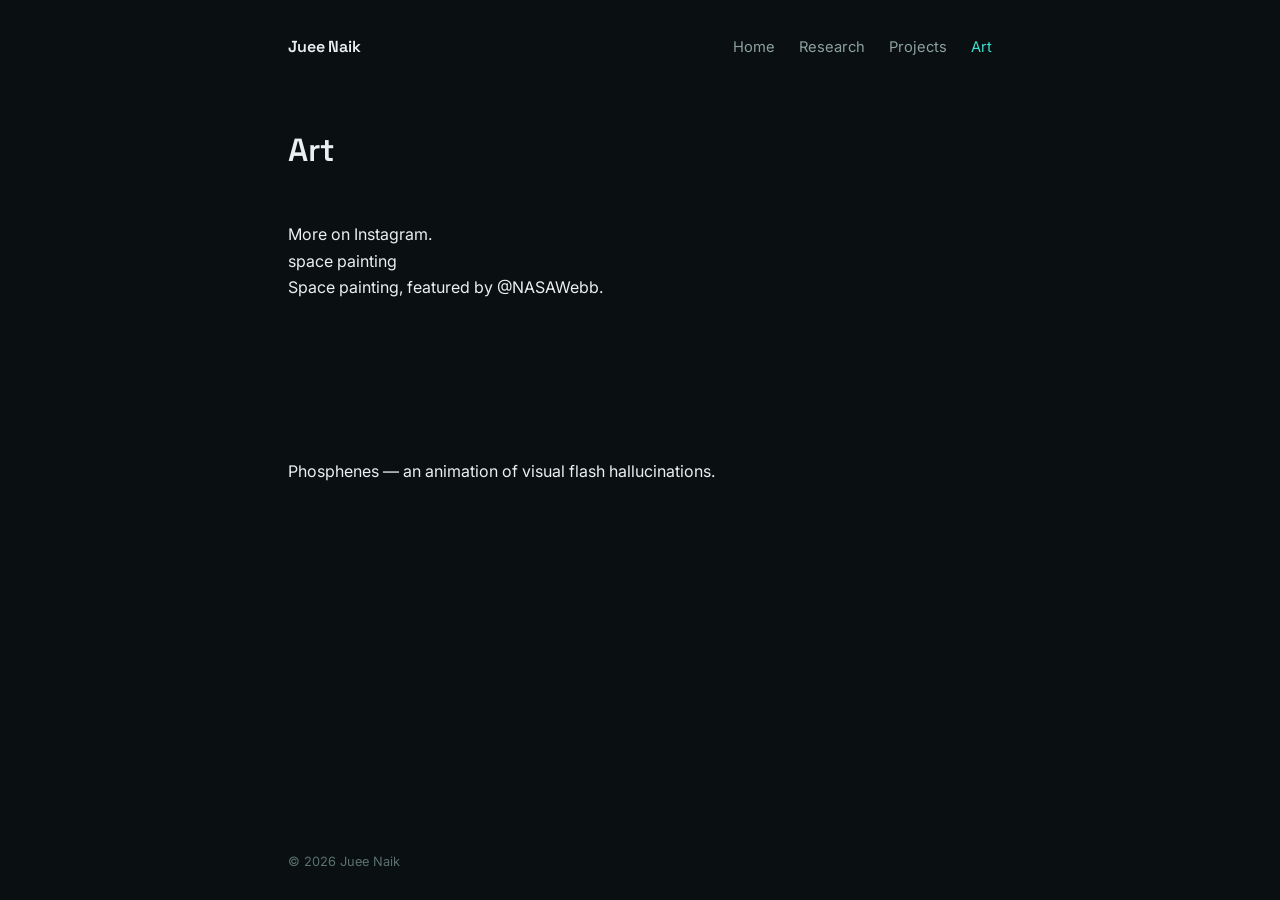
==== art.html @ 992fe8f5 "Add files via upload" ====
<!DOCTYPE html>
<html lang="en">
<head>
<meta charset="UTF-8" />
<meta name="viewport" content="width=device-width, initial-scale=1.0" />
<title>Juee Naik — Art</title>
<link rel="preconnect" href="https://fonts.googleapis.com" />
<link rel="preconnect" href="https://fonts.gstatic.com" crossorigin />
<link href="https://fonts.googleapis.com/css2?family=Space+Grotesk:wght@400;500;600&family=Inter:wght@400;450;500&family=JetBrains+Mono:wght@400;500&display=swap" rel="stylesheet" />
<link rel="stylesheet" href="style.css" />
</head>
<body>

<nav>
  <div class="nav-inner">
    <a class="brand" href="index.html">Juee Naik</a>
    <div class="nav-links">
      <a href="index.html">Home</a>
      <a href="research.html">Research</a>
      <a href="projects.html">Projects</a>
      <a href="art.html" class="active">Art</a>
    </div>
  </div>
</nav>

<main>
  <div class="wrap">
    <h1 class="page-title">Art</h1>
    <p class="art-lead">
      <!-- Set the href below to your Instagram art account -->
      More on <a href="https://instagram.com/YOUR_HANDLE" target="_blank" rel="noopener">Instagram</a>.
    </p>

    <div class="art-grid">

      <figure class="art-item">
        <!--
          SPACE PAINTING: drop your image file in this folder and set src.
          Then delete the .frame-ph div below.
        -->
        <!-- <img src="space-painting.jpg" alt="Space painting featured by NASA Webb" /> -->
        <div class="frame-ph">space painting</div>
        <figcaption>Space painting, featured by @NASAWebb.</figcaption>
      </figure>

      <figure class="art-item">
        <video src="phosphene.mp4" autoplay loop muted playsinline
               poster="" aria-label="Animation of phosphenes"></video>
        <figcaption>Phosphenes — an animation of visual flash hallucinations.</figcaption>
      </figure>

    </div>
  </div>
</main>

<footer><div class="wrap">© 2026 Juee Naik</div></footer>

</body>
</html>
---- style.css ----
/* ============================================================
   Juee Naik — shared styles
============================================================ */
:root{
  --bg:      #0a0f11;
  --text:    #e9f1f0;
  --muted:   #8ba09f;
  --faint:   #5b716f;
  --line:    #1a2528;
  --turq:    #40e0d0;

  --display: "Space Grotesk", system-ui, sans-serif;
  --body:    "Inter", system-ui, sans-serif;
  --mono:    "JetBrains Mono", ui-monospace, monospace;

  --maxw: 760px;
}

*{ box-sizing:border-box; margin:0; padding:0; }
html{ scroll-behavior:smooth; }
body{
  background:var(--bg);
  color:var(--text);
  font-family:var(--body);
  font-size:16px;
  line-height:1.65;
  -webkit-font-smoothing:antialiased;
  min-height:100vh;
  display:flex;
  flex-direction:column;
}
a{ color:inherit; text-decoration:none; }
img{ max-width:100%; display:block; }

.wrap{ width:100%; max-width:var(--maxw); margin:0 auto; padding:0 28px; }

/* ---------- nav ---------- */
nav{ padding:34px 0 0; }
.nav-inner{
  max-width:var(--maxw); margin:0 auto; padding:0 28px;
  display:flex; align-items:baseline; justify-content:space-between;
}
.brand{ font-family:var(--display); font-weight:600; font-size:1rem; letter-spacing:-.01em; }
.nav-links{ display:flex; gap:24px; }
.nav-links a{ font-size:.92rem; color:var(--muted); transition:color .2s; }
.nav-links a:hover{ color:var(--text); }
.nav-links a.active{ color:var(--turq); }

/* ---------- page shell ---------- */
main{ flex:1; padding:64px 0 80px; }
.page-title{
  font-family:var(--display); font-weight:600;
  font-size:clamp(1.5rem,4vw,2rem); letter-spacing:-.01em;
  margin-bottom:44px;
}

/* ---------- home ---------- */
.intro{
  display:grid; grid-template-columns:1fr 220px; gap:48px;
  align-items:start; padding-top:40px;
}
.intro h1{
  font-family:var(--display); font-weight:600;
  font-size:clamp(2.2rem,6vw,3.2rem); line-height:1.02;
  letter-spacing:-.02em; margin-bottom:22px;
}
.intro h1 span{ color:var(--turq); }
.intro p{ color:var(--muted); font-size:1.05rem; max-width:44ch; }
.intro p + p{ margin-top:16px; }

.portrait{
  border:1px solid var(--line); border-radius:3px;
  aspect-ratio:4/5; overflow:hidden;
  display:flex; align-items:center; justify-content:center;
  background:#0e1518;
}
.portrait img{ width:100%; height:100%; object-fit:cover; }
.portrait .ph{ color:var(--faint); font-size:.82rem; text-align:center; padding:16px; }
.portrait .ph svg{ margin:0 auto 10px; opacity:.5; }

.contact{ margin-top:56px; display:flex; flex-wrap:wrap; gap:22px; }
.contact a{
  color:var(--muted); font-size:.95rem;
  border-bottom:1px solid transparent; transition:all .2s;
}
.contact a:hover{ color:var(--turq); border-color:var(--turq); }

/* ---------- signal trace (the one signature) ---------- */
.signal{ height:64px; overflow:hidden; margin-top:70px; }
.signal svg{ width:200%; height:100%; }
.signal path{ fill:none; stroke:var(--turq); stroke-width:1.2; opacity:.85; }
.scroll-trace{ animation:trace 16s linear infinite; }
@keyframes trace{ from{ transform:translateX(0);} to{ transform:translateX(-50%);} }

/* ---------- research entries ---------- */
.entry{
  display:grid; grid-template-columns:1fr 168px; gap:40px;
  padding:34px 0; border-top:1px solid var(--line);
}
.entry:last-child{ border-bottom:1px solid var(--line); }
.entry .role{ font-family:var(--display); font-weight:600; font-size:1.15rem; }
.entry .org{ color:var(--muted); font-size:.92rem; margin:3px 0 2px; }
.entry .org b{ color:var(--text); font-weight:500; }
.entry .date{ color:var(--faint); font-size:.82rem; margin-bottom:14px; }
.entry .desc{ color:var(--muted); font-size:.98rem; }
.entry .note{ color:var(--faint); font-size:.82rem; margin-top:12px; }

.tools{ display:flex; flex-direction:column; gap:7px; padding-top:4px; }
.tools .lbl{ font-family:var(--mono); font-size:.66rem; letter-spacing:.14em; color:var(--faint); text-transform:uppercase; margin-bottom:2px; }
.tools span{ font-family:var(--mono); font-size:.78rem; color:var(--turq); }

/* ---------- projects ---------- */
.proj{ padding:34px 0; border-top:1px solid var(--line); }
.proj:last-child{ border-bottom:1px solid var(--line); }
.proj h2{ font-family:var(--display); font-weight:600; font-size:1.2rem; }
.proj .date{ color:var(--faint); font-size:.82rem; margin:4px 0 14px; }
.proj p{ color:var(--muted); font-size:.98rem; max-width:60ch; }
.proj .tools{ flex-direction:row; flex-wrap:wrap; gap:14px; margin-top:16px; }

/* ---------- footer ---------- */
footer{ padding:28px 0; }
footer .wrap{ color:var(--faint); font-size:.8rem; }

/* ---------- responsive ---------- */
@media (max-width:620px){
  .intro{ grid-template-columns:1fr; gap:32px; }
  .portrait{ max-width:220px; }
  .entry{ grid-template-columns:1fr; gap:16px; }
  .tools{ flex-direction:row; flex-wrap:wrap; gap:14px; }
  .nav-links{ gap:18px; }
}
@media (prefers-reduced-motion:reduce){
  .scroll-trace{ animation:none; }
  html{ scroll-behavior:auto; }
}
:focus-visible{ outline:2px solid var(--turq); outline-offset:3px; }
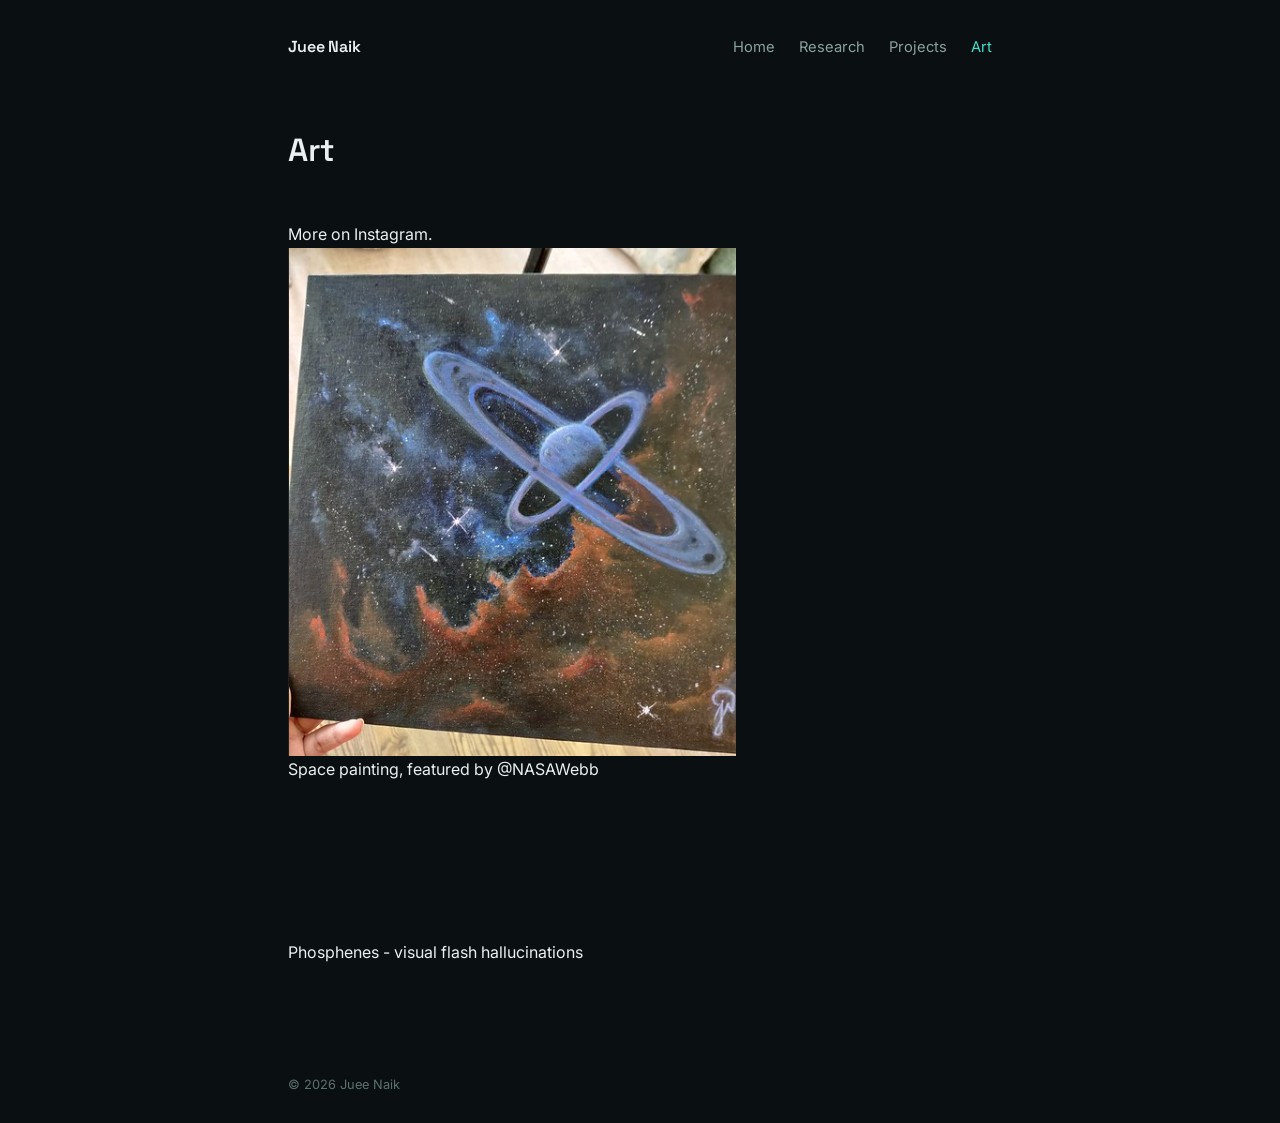
==== commit 61ab607e: "Update Instagram link and art descriptions in art.html" ====
--- a/art.html
+++ b/art.html
@@ -28,7 +28,7 @@
     <h1 class="page-title">Art</h1>
     <p class="art-lead">
       <!-- Set the href below to your Instagram art account -->
-      More on <a href="https://instagram.com/YOUR_HANDLE" target="_blank" rel="noopener">Instagram</a>.
+      More on <a href="https://instagram.com/zuuxzsf" target="_blank" rel="noopener">Instagram</a>.
     </p>
 
     <div class="art-grid">
@@ -38,15 +38,14 @@
           SPACE PAINTING: drop your image file in this folder and set src.
           Then delete the .frame-ph div below.
         -->
-        <!-- <img src="space-painting.jpg" alt="Space painting featured by NASA Webb" /> -->
-        <div class="frame-ph">space painting</div>
-        <figcaption>Space painting, featured by @NASAWebb.</figcaption>
+        <img src="nasawebb_art.png" alt="Space painting featured by NASA Webb" />
+        <figcaption>Space painting, featured by @NASAWebb <link rel="here" href="https://x.com/NASAWebb/status/1677394073219375124" /> </figcaption>
       </figure>
 
       <figure class="art-item">
         <video src="phosphene.mp4" autoplay loop muted playsinline
                poster="" aria-label="Animation of phosphenes"></video>
-        <figcaption>Phosphenes — an animation of visual flash hallucinations.</figcaption>
+        <figcaption>Phosphenes - visual flash hallucinations</figcaption>
       </figure>
 
     </div>
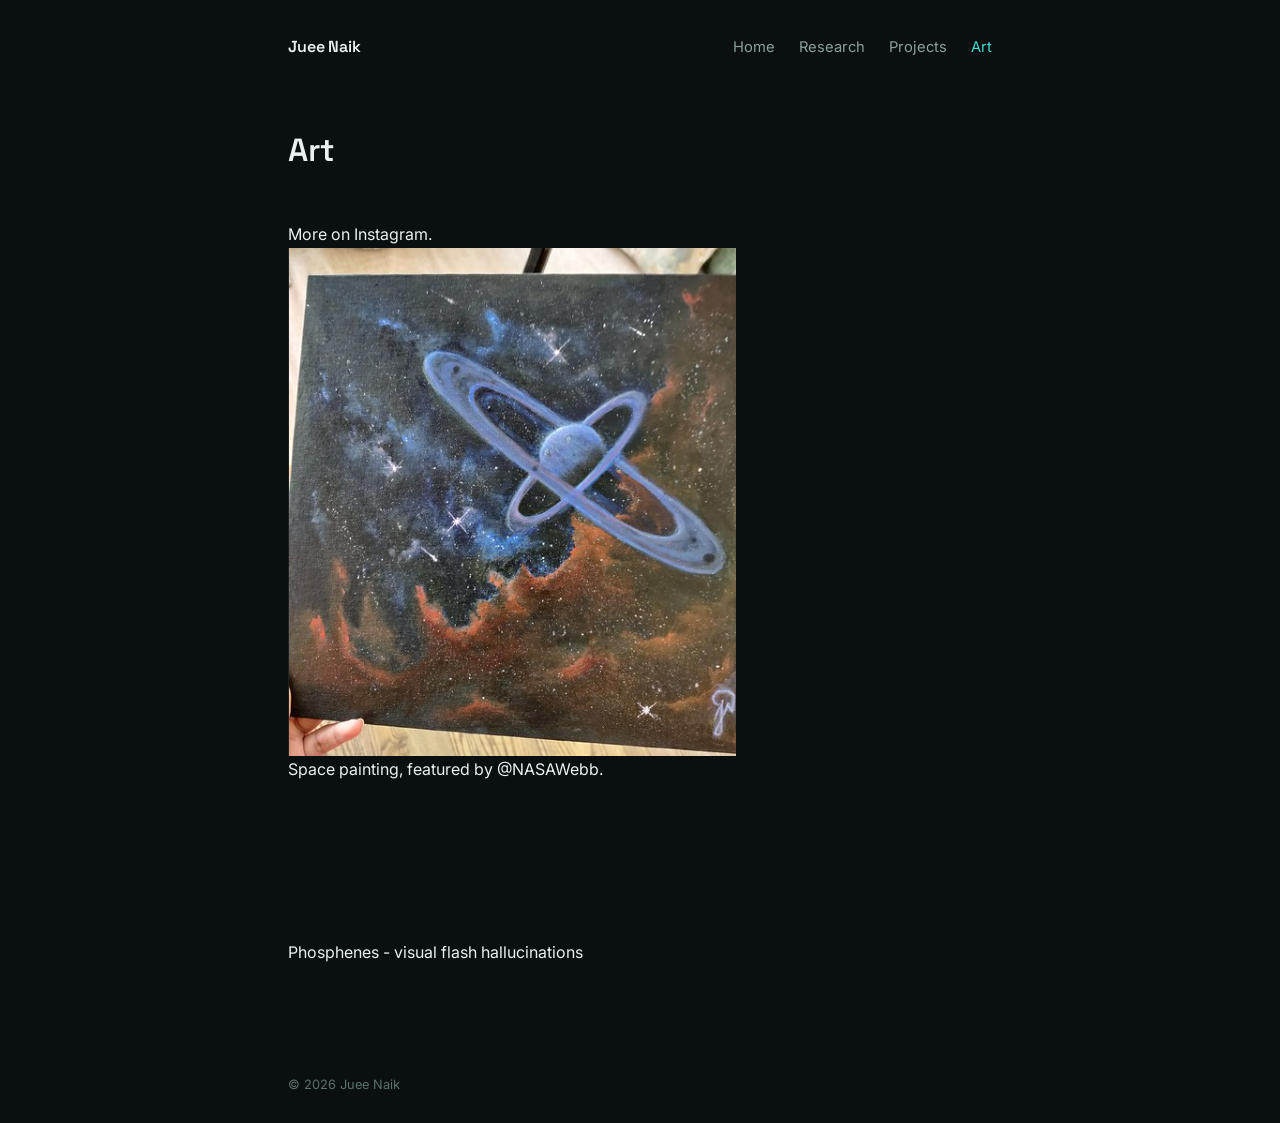
==== commit 25860f9b: "Refactor art.html by cleaning comments and links Removed comments and updated figcaption link format" ====
--- a/art.html
+++ b/art.html
@@ -27,19 +27,14 @@
   <div class="wrap">
     <h1 class="page-title">Art</h1>
     <p class="art-lead">
-      <!-- Set the href below to your Instagram art account -->
       More on <a href="https://instagram.com/zuuxzsf" target="_blank" rel="noopener">Instagram</a>.
     </p>
 
     <div class="art-grid">
 
       <figure class="art-item">
-        <!--
-          SPACE PAINTING: drop your image file in this folder and set src.
-          Then delete the .frame-ph div below.
-        -->
         <img src="nasawebb_art.png" alt="Space painting featured by NASA Webb" />
-        <figcaption>Space painting, featured by @NASAWebb <link rel="here" href="https://x.com/NASAWebb/status/1677394073219375124" /> </figcaption>
+        <figcaption>Space painting, featured by <a href="https://x.com/NASAWebb/status/1677394073219375124" target="_blank" rel="noopener">@NASAWebb</a>.</figcaption>
       </figure>
 
       <figure class="art-item">
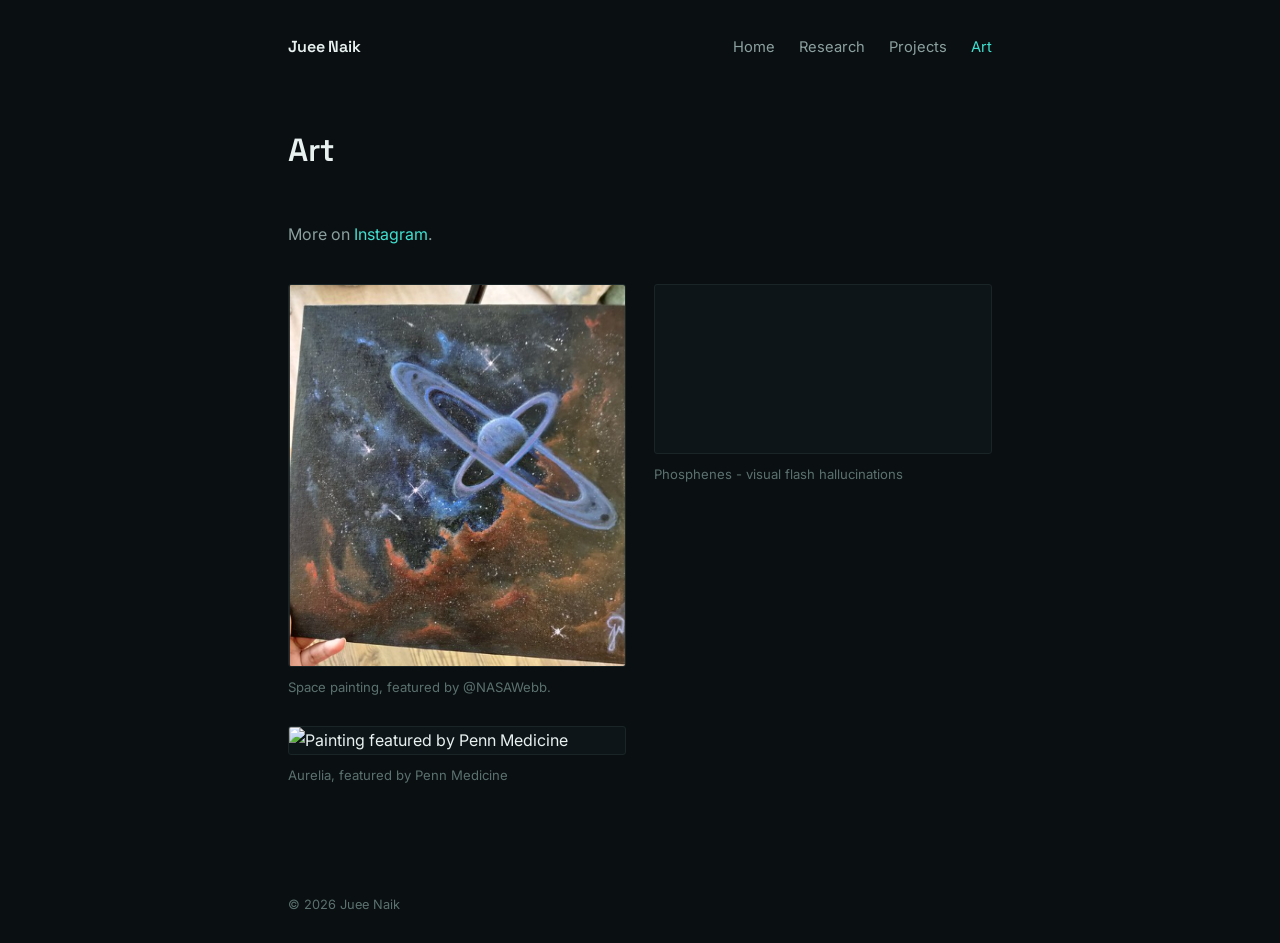
==== commit 7921643c: "Add new art item for Aurelia by Penn Medicine" ====
--- a/art.html
+++ b/art.html
@@ -43,6 +43,11 @@
         <figcaption>Phosphenes - visual flash hallucinations</figcaption>
       </figure>
 
+      <figure class="art-item">
+        <img src="aurelia.png" alt="Painting featured by Penn Medicine" />
+        <figcaption>Aurelia, featured by Penn Medicine</figcaption>
+      </figure>
+      
     </div>
   </div>
 </main>
--- a/style.css
+++ b/style.css
@@ -117,6 +117,27 @@
 .proj p{ color:var(--muted); font-size:.98rem; max-width:60ch; }
 .proj .tools{ flex-direction:row; flex-wrap:wrap; gap:14px; margin-top:16px; }
 
+/* ---------- art ---------- */
+.art-lead{ color:var(--muted); font-size:1rem; margin-bottom:36px; }
+.art-lead a{ color:var(--turq); border-bottom:1px solid transparent; transition:border-color .2s; }
+.art-lead a:hover{ border-color:var(--turq); }
+
+.art-grid{ display:grid; grid-template-columns:1fr 1fr; gap:28px; }
+.art-item figcaption{ color:var(--faint); font-size:.82rem; margin-top:10px; }
+.art-item img, .art-item video{
+  width:100%; max-width:340px; height:auto; display:block;
+  border:1px solid var(--line); border-radius:3px; background:#0e1518;
+}
+.art-item .frame-ph{
+  aspect-ratio:1/1; border:1px solid var(--line); border-radius:3px;
+  display:flex; align-items:center; justify-content:center;
+  color:var(--faint); font-size:.82rem; text-align:center; padding:16px; background:#0e1518;
+}
+
+@media (max-width:620px){
+  .art-grid{ grid-template-columns:1fr; }
+}
+
 /* ---------- footer ---------- */
 footer{ padding:28px 0; }
 footer .wrap{ color:var(--faint); font-size:.8rem; }
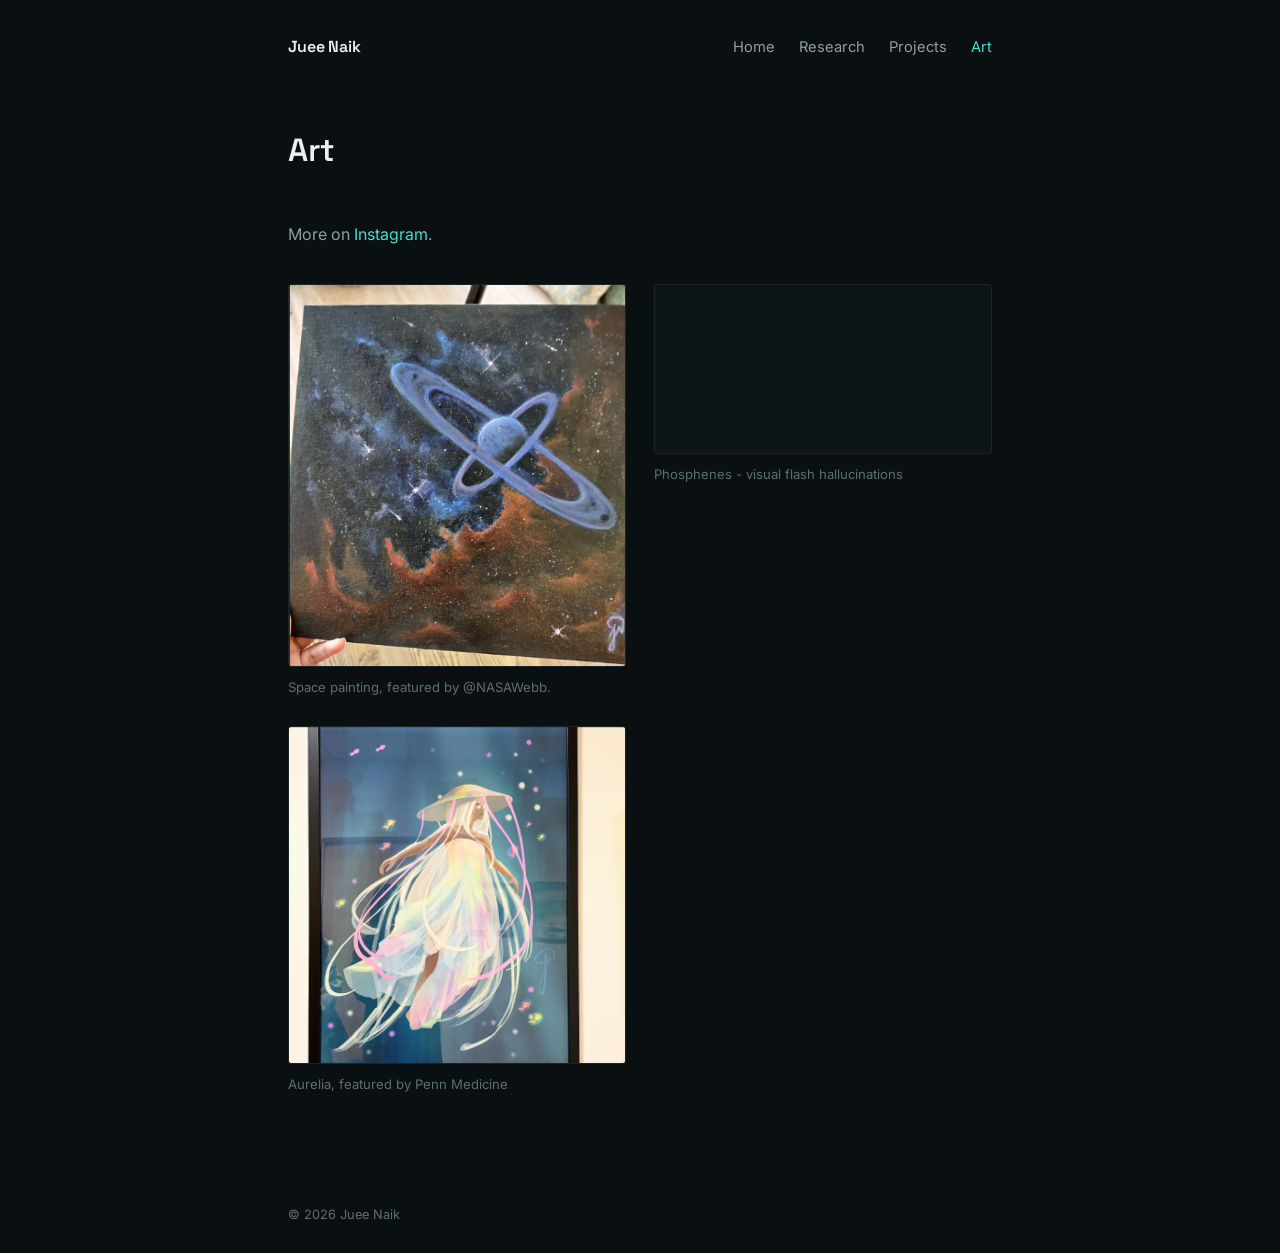
==== commit 567d8c25: "Update art.html" ====
--- a/art.html
+++ b/art.html
@@ -44,7 +44,7 @@
       </figure>
 
       <figure class="art-item">
-        <img src="aurelia.png" alt="Painting featured by Penn Medicine" />
+        <img src="aurelia_art.jpeg" alt="Painting featured by Penn Medicine" />
         <figcaption>Aurelia, featured by Penn Medicine</figcaption>
       </figure>
       
